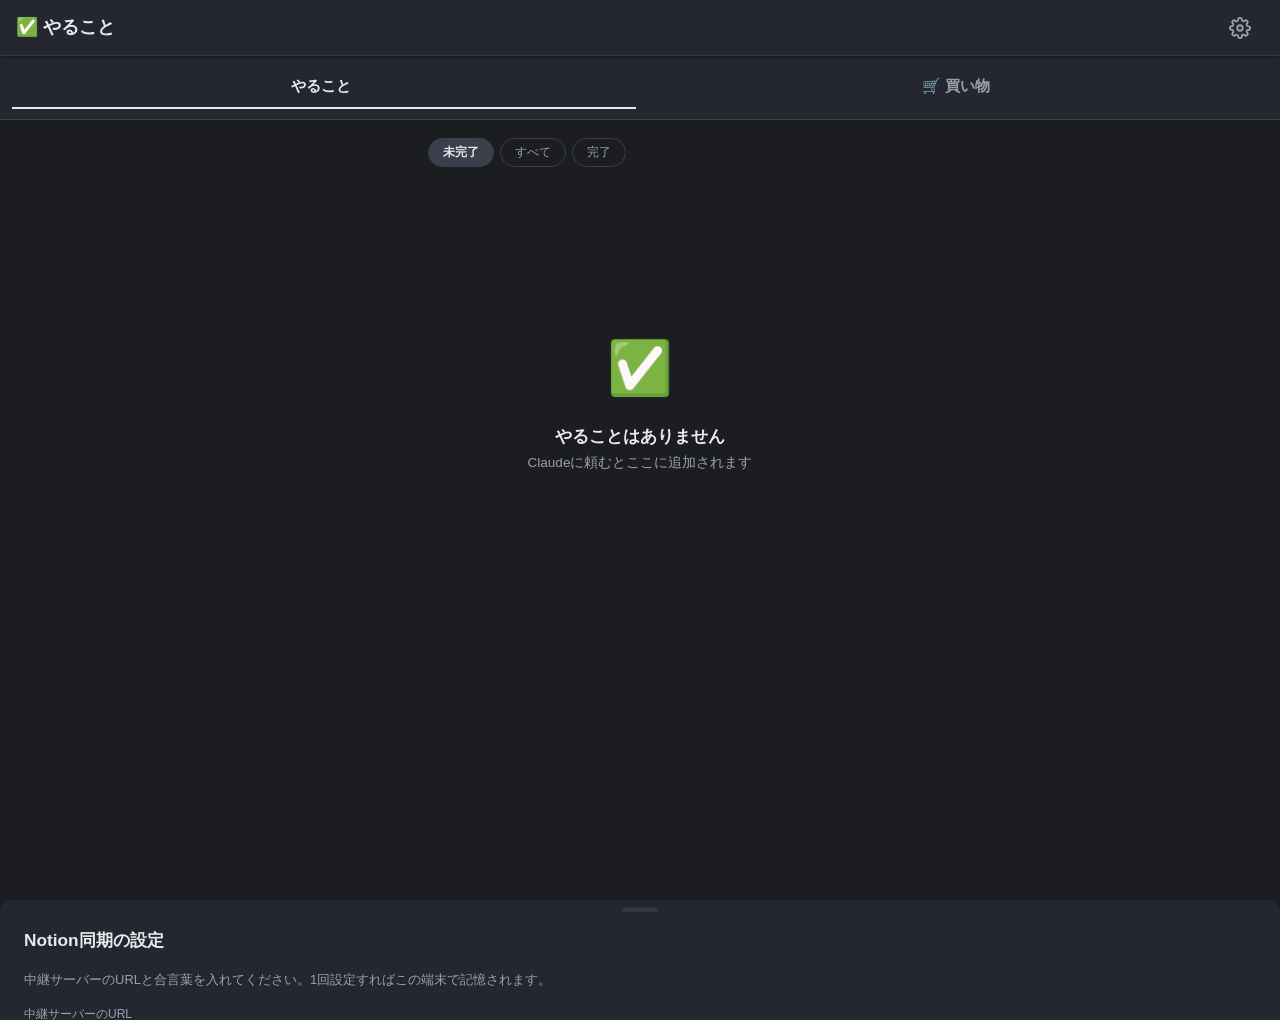
==== index.html @ 68c9a150 "配色をモノトーン基調に整理し、入力フォームの見落としを修正 見た目: - 普段の画面（モード切替・フィルタ・FAB・下タブ・主ボタン）から緑を外し、   グレー階調で統一。現在地は下線や面の明るさで示" ====
<!DOCTYPE html>
<html lang="ja">
<head>
  <meta charset="UTF-8">
  <meta name="viewport" content="width=device-width, initial-scale=1.0, viewport-fit=cover">
  <meta name="theme-color" content="#4CAF50">
  <meta name="apple-mobile-web-app-capable" content="yes">
  <meta name="apple-mobile-web-app-status-bar-style" content="default">
  <meta name="apple-mobile-web-app-title" content="買い物リスト">
  <link rel="manifest" href="manifest.json">
  <link rel="apple-touch-icon" href="icons/icon-192.png">
  <title>買い物リスト</title>
  <link rel="stylesheet" href="css/style.css?v=17">
</head>
<body>

  <!-- Header -->
  <header class="header" id="header">
    <h1 class="header__title">🛒 買い物リスト</h1>
    <span class="sync-status" id="syncStatus"></span>
    <button class="header__action" id="syncSettingsBtn" aria-label="同期設定">
      <svg width="22" height="22" viewBox="0 0 24 24" fill="none" stroke="currentColor" stroke-width="2" stroke-linecap="round" stroke-linejoin="round">
        <circle cx="12" cy="12" r="3"></circle>
        <path d="M19.4 15a1.65 1.65 0 0 0 .33 1.82l.06.06a2 2 0 0 1-2.83 2.83l-.06-.06a1.65 1.65 0 0 0-1.82-.33 1.65 1.65 0 0 0-1 1.51V21a2 2 0 0 1-4 0v-.09A1.65 1.65 0 0 0 9 19.4a1.65 1.65 0 0 0-1.82.33l-.06.06a2 2 0 0 1-2.83-2.83l.06-.06a1.65 1.65 0 0 0 .33-1.82 1.65 1.65 0 0 0-1.51-1H3a2 2 0 0 1 0-4h.09A1.65 1.65 0 0 0 4.6 9a1.65 1.65 0 0 0-.33-1.82l-.06-.06a2 2 0 0 1 2.83-2.83l.06.06A1.65 1.65 0 0 0 9 4.6a1.65 1.65 0 0 0 1-1.51V3a2 2 0 0 1 4 0v.09a1.65 1.65 0 0 0 1 1.51 1.65 1.65 0 0 0 1.82-.33l.06-.06a2 2 0 0 1 2.83 2.83l-.06.06a1.65 1.65 0 0 0-.33 1.82V9c.14.36.4.66.73.87.33.2.71.31 1.1.31H21a2 2 0 0 1 0 4h-.09c-.39 0-.77.11-1.1.31-.33.21-.59.51-.73.87z"></path>
      </svg>
    </button>
    <button class="header__action" id="headerAction" aria-label="完了済みを削除" style="display:none;">
      <svg width="24" height="24" viewBox="0 0 24 24" fill="none" stroke="currentColor" stroke-width="2" stroke-linecap="round" stroke-linejoin="round">
        <polyline points="3 6 5 6 21 6"></polyline>
        <path d="M19 6v14a2 2 0 0 1-2 2H7a2 2 0 0 1-2-2V6m3 0V4a2 2 0 0 1 2-2h4a2 2 0 0 1 2 2v2"></path>
      </svg>
    </button>
  </header>

  <!-- モード切替: やること / 買い物 -->
  <div class="mode-switch" id="modeSwitch">
    <button class="mode-btn mode-btn--active" data-mode="todo">やること<span class="mode-badge" id="todoCount"></span></button>
    <button class="mode-btn" data-mode="shop">🛒 買い物</button>
  </div>

  <!-- View: やること -->
  <main class="view" id="viewTodo">
    <div class="todo-filters">
      <button class="todo-filter todo-filter--active" data-filter="active">未完了</button>
      <button class="todo-filter" data-filter="all">すべて</button>
      <button class="todo-filter" data-filter="done">完了</button>
    </div>
    <div class="todo-list" id="todoList"></div>
    <div class="empty-state" id="todoEmpty" style="display:none;">
      <div class="empty-state__icon">✅</div>
      <p class="empty-state__title">やることはありません</p>
      <p class="empty-state__sub">Claudeに頼むとここに追加されます</p>
    </div>
  </main>

  <!-- View: List -->
  <main class="view view--active" id="viewList">
    <div class="item-list" id="itemList"></div>
    <div class="empty-state" id="emptyList">
      <div class="empty-state__icon">🛍️</div>
      <p class="empty-state__title">リストは空です</p>
      <p class="empty-state__sub">＋ボタンで商品を追加しましょう</p>
    </div>
  </main>

  <!-- View: History -->
  <main class="view" id="viewHistory">
    <div class="history-list" id="historyList"></div>
    <div class="empty-state" id="emptyHistory">
      <div class="empty-state__icon">📋</div>
      <p class="empty-state__title">履歴はまだありません</p>
      <p class="empty-state__sub">買い物を完了すると履歴に記録されます</p>
    </div>
  </main>

  <!-- View: Favorites -->
  <main class="view" id="viewFavorites">
    <div class="favorites-list" id="favoritesList"></div>
    <div class="empty-state" id="emptyFavorites">
      <div class="empty-state__icon">⭐</div>
      <p class="empty-state__title">お気に入りはまだありません</p>
      <p class="empty-state__sub">同じ商品を半年で3回追加すると自動で登録されます</p>
    </div>
  </main>

  <!-- FAB -->
  <button class="fab" id="fabAdd" aria-label="商品を追加">
    <svg width="28" height="28" viewBox="0 0 24 24" fill="none" stroke="currentColor" stroke-width="2.5" stroke-linecap="round">
      <line x1="12" y1="5" x2="12" y2="19"></line>
      <line x1="5" y1="12" x2="19" y2="12"></line>
    </svg>
  </button>

  <!-- Bottom Navigation -->
  <nav class="bottom-nav" id="bottomNav">
    <button class="nav-tab nav-tab--active" data-view="list">
      <svg width="24" height="24" viewBox="0 0 24 24" fill="none" stroke="currentColor" stroke-width="2" stroke-linecap="round" stroke-linejoin="round">
        <line x1="8" y1="6" x2="21" y2="6"></line>
        <line x1="8" y1="12" x2="21" y2="12"></line>
        <line x1="8" y1="18" x2="21" y2="18"></line>
        <line x1="3" y1="6" x2="3.01" y2="6"></line>
        <line x1="3" y1="12" x2="3.01" y2="12"></line>
        <line x1="3" y1="18" x2="3.01" y2="18"></line>
      </svg>
      <span>リスト</span>
    </button>
    <button class="nav-tab" data-view="history">
      <svg width="24" height="24" viewBox="0 0 24 24" fill="none" stroke="currentColor" stroke-width="2" stroke-linecap="round" stroke-linejoin="round">
        <circle cx="12" cy="12" r="10"></circle>
        <polyline points="12 6 12 12 16 14"></polyline>
      </svg>
      <span>履歴</span>
    </button>
    <button class="nav-tab" data-view="favorites">
      <svg width="24" height="24" viewBox="0 0 24 24" fill="none" stroke="currentColor" stroke-width="2" stroke-linecap="round" stroke-linejoin="round">
        <polygon points="12 2 15.09 8.26 22 9.27 17 14.14 18.18 21.02 12 17.77 5.82 21.02 7 14.14 2 9.27 8.91 8.26 12 2"></polygon>
      </svg>
      <span>お気に入り</span>
    </button>
  </nav>

  <!-- Modal Backdrop -->
  <div class="modal-backdrop" id="modalBackdrop"></div>

  <!-- Modal: Add/Edit Item -->
  <div class="modal" id="itemModal">
    <div class="modal__handle"></div>
    <h2 class="modal__title" id="modalTitle">商品を追加</h2>
    <form id="itemForm" autocomplete="off">
      <div class="form-group">
        <label for="inputUrl">URLから追加（任意）</label>
        <div class="url-input-row">
          <input type="url" id="inputUrl" placeholder="商品ページのURLを貼り付け">
          <button type="button" class="btn-url-fetch" id="btnFetchUrl" aria-label="URLから読み取り">
            <span class="btn-url-fetch__text">読取</span>
            <span class="btn-url-fetch__loading" style="display:none;">...</span>
          </button>
        </div>
        <div class="url-status" id="urlStatus"></div>
      </div>
      <div class="form-group">
        <label for="inputName">商品名</label>
        <input type="text" id="inputName" placeholder="例: 牛乳" required>
        <div class="suggest-hint" id="suggestHint"></div>
      </div>
      <div class="form-group">
        <label>カテゴリ</label>
        <div class="category-chips" id="categoryChips"></div>
      </div>
      <div class="form-row">
        <div class="form-group form-group--half">
          <label for="inputQuantity">数量</label>
          <div class="quantity-control">
            <button type="button" class="qty-btn" id="qtyMinus">−</button>
            <input type="number" id="inputQuantity" value="1" min="1" max="99">
            <button type="button" class="qty-btn" id="qtyPlus">＋</button>
          </div>
        </div>
        <div class="form-group form-group--half">
          <label for="inputUnit">単位</label>
          <select id="inputUnit"></select>
        </div>
      </div>
      <div class="form-row">
        <div class="form-group form-group--half">
          <label for="inputPrice">価格（税込）</label>
          <div class="price-input">
            <span class="price-input__prefix">¥</span>
            <input type="number" id="inputPrice" placeholder="0" min="0">
          </div>
        </div>
        <div class="form-group form-group--half">
          <label for="inputMemo">メモ</label>
          <input type="text" id="inputMemo" placeholder="例: 低脂肪タイプ">
        </div>
      </div>
      <div class="form-actions">
        <button type="button" class="btn btn--secondary" id="btnCancel">キャンセル</button>
        <button type="submit" class="btn btn--primary" id="btnSubmit">追加</button>
      </div>
    </form>
  </div>

  <!-- Toast -->
  <div class="toast" id="toast"></div>

  <!-- Confirm Dialog -->
  <div class="confirm-backdrop" id="confirmBackdrop"></div>
  <div class="confirm-dialog" id="confirmDialog">
    <p class="confirm-dialog__message" id="confirmMessage"></p>
    <div class="confirm-dialog__actions">
      <button class="btn btn--secondary" id="confirmCancel">キャンセル</button>
      <button class="btn btn--danger" id="confirmOk">削除</button>
    </div>
  </div>

  <!-- 同期設定モーダル -->
  <div class="modal" id="syncModal">
    <div class="modal__handle"></div>
    <h2 class="modal__title">Notion同期の設定</h2>
    <p class="sync-help">中継サーバーのURLと合言葉を入れてください。1回設定すればこの端末で記憶されます。</p>
    <label class="sync-label">中継サーバーのURL</label>
    <input class="sync-input" id="syncUrl" type="url" placeholder="https://xxxxx.workers.dev" autocomplete="off">
    <label class="sync-label">合言葉</label>
    <input class="sync-input" id="syncKey" type="password" placeholder="合言葉" autocomplete="off">
    <p class="sync-msg" id="syncMsg"></p>
    <div class="sync-actions">
      <button type="button" class="sync-btn sync-btn--ghost" id="syncCancel">閉じる</button>
      <button type="button" class="sync-btn sync-btn--primary" id="syncSave">保存して接続</button>
    </div>
  </div>

  <script src="js/sync.js?v=17"></script>
  <script src="js/todo.js?v=17"></script>
  <script src="js/store.js?v=17"></script>
  <script src="js/app.js?v=17"></script>
</body>
</html>
---- css/style.css ----
/* === Reset & Variables === */
*, *::before, *::after {
  box-sizing: border-box;
  margin: 0;
  padding: 0;
}

:root {
  --color-primary: #5bd49a;
  --color-primary-dark: #43b881;
  --color-primary-light: #2a3b35;
  --color-background: #1b1d21;
  --color-surface: #24272f;
  --color-surface-2: #2a2e38;
  --color-text-primary: #e8eaed;
  --color-text-secondary: #9aa0aa;
  --color-divider: #353a45;
  --color-danger: #ff7b7b;
  --color-checked: #6b7280;
  --color-accent: #6ea8fe;
  --color-warn: #f5c14b;

  --header-height: 56px;
  --nav-height: 60px;
  --fab-size: 56px;
  --tap-min: 48px;
  --radius: 12px;
  --radius-sm: 8px;

  --sp-xs: 4px;
  --sp-sm: 8px;
  --sp-md: 16px;
  --sp-lg: 24px;

  --font: -apple-system, 'Hiragino Sans', 'Noto Sans JP', 'Yu Gothic', 'Meiryo', sans-serif;
  --shadow-1: 0 1px 3px rgba(0,0,0,0.4);
  --shadow-2: 0 4px 12px rgba(0,0,0,0.45);
  --shadow-3: 0 8px 24px rgba(0,0,0,0.5);

  --safe-bottom: env(safe-area-inset-bottom, 0px);
}

html {
  font-size: 15px;
  -webkit-text-size-adjust: 100%;
}

body {
  font-family: var(--font);
  background: var(--color-background);
  color: var(--color-text-primary);
  line-height: 1.5;
  -webkit-tap-highlight-color: transparent;
  overflow-x: hidden;
  min-height: 100vh;
  min-height: 100dvh;
}

input, select, button, textarea {
  font-family: inherit;
  font-size: inherit;
}

button {
  cursor: pointer;
  border: none;
  background: none;
  touch-action: manipulation;
}

/* === Header === */
.header {
  position: fixed;
  top: 0;
  left: 0;
  right: 0;
  height: var(--header-height);
  background: var(--color-surface);
  color: var(--color-text-primary);
  border-bottom: 1px solid var(--color-divider);
  display: flex;
  align-items: center;
  justify-content: space-between;
  padding: 0 var(--sp-md);
  z-index: 100;
  box-shadow: var(--shadow-1);
}

.header__title {
  font-size: 1.2rem;
  font-weight: 700;
}

.header__action {
  color: var(--color-text-secondary);
  width: var(--tap-min);
  height: var(--tap-min);
  display: flex;
  align-items: center;
  justify-content: center;
  border-radius: 50%;
  transition: background 0.15s;
}

.header__action:active {
  background: rgba(255,255,255,0.2);
}

/* === Views === */
.view {
  display: none;
  padding: calc(var(--header-height) + var(--sp-md)) var(--sp-md) calc(var(--nav-height) + var(--safe-bottom) + var(--sp-lg));
  min-height: 100vh;
  min-height: 100dvh;
}

.view--active {
  display: block;
}

/* === Empty State === */
.empty-state {
  display: flex;
  flex-direction: column;
  align-items: center;
  justify-content: center;
  padding: 60px var(--sp-lg);
  text-align: center;
}

.empty-state__icon {
  font-size: 3.5rem;
  margin-bottom: var(--sp-md);
}

.empty-state__title {
  font-size: 1.1rem;
  font-weight: 600;
  color: var(--color-text-primary);
  margin-bottom: var(--sp-xs);
}

.empty-state__sub {
  font-size: 0.9rem;
  color: var(--color-text-secondary);
}

/* === Item List === */
.category-group {
  margin-bottom: var(--sp-md);
}

.category-group__header {
  display: flex;
  align-items: center;
  gap: var(--sp-sm);
  padding: var(--sp-sm) var(--sp-xs);
  font-size: 0.85rem;
  font-weight: 600;
  color: var(--color-text-secondary);
}

.category-group__dot {
  width: 10px;
  height: 10px;
  border-radius: 50%;
  flex-shrink: 0;
}

.item-card {
  position: relative;
  overflow: hidden;
  border-radius: var(--radius-sm);
  margin-bottom: var(--sp-sm);
  max-height: 200px;
  transition: max-height 0.4s ease, opacity 0.4s ease, margin-bottom 0.4s ease;
}

.item-card--removing {
  max-height: 0;
  opacity: 0;
  margin-bottom: 0;
  pointer-events: none;
}

.item-card__actions {
  position: absolute;
  top: 0;
  right: 0;
  bottom: 0;
  display: flex;
  align-items: stretch;
}

.item-card__action-delete {
  width: 80px;
  background: var(--color-danger);
  color: #fff;
  display: flex;
  align-items: center;
  justify-content: center;
  font-size: 0.85rem;
  font-weight: 600;
}

.item-card__action-fav {
  width: 80px;
  background: #FFC107;
  color: #fff;
  display: flex;
  align-items: center;
  justify-content: center;
  font-size: 1.2rem;
}

.item-card__content {
  position: relative;
  display: flex;
  align-items: center;
  gap: var(--sp-sm);
  padding: var(--sp-sm) var(--sp-md);
  background: var(--color-surface);
  border-left: 4px solid var(--color-divider);
  min-height: var(--tap-min);
  transition: transform 0.2s ease;
  z-index: 1;
}

.item-card__check {
  width: 24px;
  height: 24px;
  border: 2px solid var(--color-text-secondary);
  border-radius: 50%;
  flex-shrink: 0;
  display: flex;
  align-items: center;
  justify-content: center;
  transition: all 0.15s;
  touch-action: manipulation;
}

.item-card__check--checked {
  background: var(--color-primary);
  border-color: var(--color-primary);
}

.item-card__check--checked::after {
  content: '';
  width: 6px;
  height: 10px;
  border: solid #11151c;
  border-width: 0 2px 2px 0;
  transform: rotate(45deg) translate(-1px, -1px);
}

.item-card__info {
  flex: 1;
  min-width: 0;
}

.item-card__name {
  font-size: 1rem;
  font-weight: 500;
  overflow: hidden;
  text-overflow: ellipsis;
  white-space: nowrap;
}

.item-card__meta {
  font-size: 0.8rem;
  color: var(--color-text-secondary);
  display: flex;
  gap: var(--sp-sm);
  margin-top: 2px;
}

.item-card--checked .item-card__name {
  text-decoration: line-through;
  color: var(--color-checked);
}

.item-card--checked .item-card__meta {
  color: var(--color-checked);
}

.item-card--checked .item-card__content {
  opacity: 0.6;
}

/* === History === */
.history-group {
  margin-bottom: var(--sp-md);
}

.history-group__header {
  font-size: 0.85rem;
  font-weight: 600;
  color: var(--color-text-secondary);
  padding: var(--sp-sm) var(--sp-xs);
}

.history-item {
  position: relative;
  overflow: hidden;
  border-radius: var(--radius-sm);
  margin-bottom: var(--sp-sm);
}

.history-item__actions {
  position: absolute;
  top: 0;
  right: 0;
  bottom: 0;
  display: flex;
  align-items: stretch;
}

.history-item__action-delete {
  width: 80px;
  background: var(--color-danger);
  color: #fff;
  display: flex;
  align-items: center;
  justify-content: center;
  font-size: 0.85rem;
  font-weight: 600;
}

.history-item__content {
  position: relative;
  display: flex;
  align-items: center;
  gap: var(--sp-sm);
  padding: var(--sp-sm) var(--sp-md);
  background: var(--color-surface);
  border-left: 4px solid var(--color-divider);
  min-height: var(--tap-min);
  touch-action: manipulation;
  transition: transform 0.2s ease;
  z-index: 1;
}

.history-item__content:active {
  background: rgba(255,255,255,.07);
}

.history-item__info {
  flex: 1;
  min-width: 0;
}

.history-item__name {
  font-weight: 500;
  overflow: hidden;
  text-overflow: ellipsis;
  white-space: nowrap;
}

.history-item__meta {
  font-size: 0.8rem;
  color: var(--color-text-secondary);
}

.history-item__price {
  flex-shrink: 0;
  background: rgba(245,193,75,.16);
  color: #E65100;
  font-size: 0.8rem;
  font-weight: 600;
  padding: 2px 8px;
  border-radius: 10px;
  white-space: nowrap;
}

.history-item__add {
  color: var(--color-primary);
  font-size: 1.2rem;
  width: var(--tap-min);
  height: var(--tap-min);
  display: flex;
  align-items: center;
  justify-content: center;
  flex-shrink: 0;
}

/* === Favorites === */
.favorite-card {
  display: flex;
  align-items: center;
  gap: var(--sp-sm);
  padding: var(--sp-sm) var(--sp-md);
  background: var(--color-surface);
  border-radius: var(--radius-sm);
  margin-bottom: var(--sp-sm);
  border-left: 4px solid var(--color-divider);
  min-height: var(--tap-min);
  touch-action: manipulation;
  transition: background 0.15s;
  position: relative;
}

.favorite-card:active {
  background: rgba(255,255,255,.07);
}

.favorite-card__icon {
  font-size: 1.3rem;
  flex-shrink: 0;
}

.favorite-card__info {
  flex: 1;
  min-width: 0;
}

.favorite-card__name {
  font-weight: 500;
  overflow: hidden;
  text-overflow: ellipsis;
  white-space: nowrap;
}

.favorite-card__meta {
  font-size: 0.8rem;
  color: var(--color-text-secondary);
}

.favorite-card__actions {
  display: flex;
  gap: var(--sp-xs);
}

.favorite-card__add {
  color: var(--color-primary);
  width: var(--tap-min);
  height: var(--tap-min);
  display: flex;
  align-items: center;
  justify-content: center;
  font-size: 1.4rem;
  flex-shrink: 0;
}

.favorite-card__remove {
  color: var(--color-danger);
  width: 36px;
  height: var(--tap-min);
  display: flex;
  align-items: center;
  justify-content: center;
  font-size: 1rem;
  flex-shrink: 0;
  opacity: 0.6;
}

.favorite-card__remove:active {
  opacity: 1;
}

/* === Bottom Navigation === */
.bottom-nav {
  position: fixed;
  bottom: 0;
  left: 0;
  right: 0;
  height: calc(var(--nav-height) + var(--safe-bottom));
  padding-bottom: var(--safe-bottom);
  background: var(--color-surface);
  display: flex;
  box-shadow: 0 -1px 4px rgba(0,0,0,0.08);
  z-index: 100;
}

.nav-tab {
  flex: 1;
  display: flex;
  flex-direction: column;
  align-items: center;
  justify-content: center;
  gap: 2px;
  color: var(--color-text-secondary);
  font-size: 0.7rem;
  font-weight: 500;
  transition: color 0.15s;
  position: relative;
}

.nav-tab--active {
  color: var(--color-primary);
}

.nav-tab--active::before {
  content: '';
  position: absolute;
  top: 0;
  left: 20%;
  right: 20%;
  height: 3px;
  background: var(--color-primary);
  border-radius: 0 0 3px 3px;
}

.nav-tab svg {
  width: 22px;
  height: 22px;
}

/* === FAB === */
.fab {
  position: fixed;
  bottom: calc(var(--nav-height) + var(--safe-bottom) + var(--sp-md));
  right: var(--sp-md);
  width: var(--fab-size);
  height: var(--fab-size);
  background: var(--color-primary);
  color: #11151c;
  border-radius: 50%;
  display: flex;
  align-items: center;
  justify-content: center;
  box-shadow: var(--shadow-2);
  z-index: 90;
  transition: transform 0.15s, box-shadow 0.15s;
}

.fab:active {
  transform: scale(0.92);
  box-shadow: var(--shadow-1);
}

.fab--hidden {
  display: none;
}

/* === Modal === */
.modal-backdrop {
  position: fixed;
  inset: 0;
  background: rgba(0,0,0,0.4);
  z-index: 200;
  opacity: 0;
  pointer-events: none;
  transition: opacity 0.25s;
}

.modal-backdrop--active {
  opacity: 1;
  pointer-events: auto;
}

.modal {
  position: fixed;
  bottom: 0;
  left: 0;
  right: 0;
  background: var(--color-surface);
  border-radius: var(--radius) var(--radius) 0 0;
  padding: var(--sp-sm) var(--sp-lg) calc(var(--sp-lg) + var(--safe-bottom));
  z-index: 201;
  transform: translateY(100%);
  transition: transform 0.3s cubic-bezier(0.4, 0, 0.2, 1);
  max-height: 85vh;
  overflow-y: auto;
}

.modal--active {
  transform: translateY(0);
}

.modal__handle {
  width: 36px;
  height: 4px;
  background: var(--color-divider);
  border-radius: 2px;
  margin: 0 auto var(--sp-md);
}

.modal__title {
  font-size: 1.15rem;
  font-weight: 700;
  margin-bottom: var(--sp-md);
}

/* === Form === */
.form-group {
  margin-bottom: var(--sp-md);
}

.form-group label {
  display: block;
  font-size: 0.85rem;
  font-weight: 600;
  color: var(--color-text-secondary);
  margin-bottom: var(--sp-xs);
}

.form-group input[type="text"],
.form-group select {
  width: 100%;
  padding: 10px 12px;
  border: 1.5px solid var(--color-divider);
  border-radius: var(--radius-sm);
  font-size: 1rem;
  background: var(--color-surface);
  transition: border-color 0.15s;
  appearance: none;
  -webkit-appearance: none;
}

.form-group select {
  background-image: url("data:image/svg+xml,%3Csvg xmlns='http://www.w3.org/2000/svg' width='12' height='12' viewBox='0 0 24 24' fill='none' stroke='%23757575' stroke-width='2'%3E%3Cpolyline points='6 9 12 15 18 9'%3E%3C/polyline%3E%3C/svg%3E");
  background-repeat: no-repeat;
  background-position: right 12px center;
  padding-right: 36px;
}

.form-group input:focus,
.form-group select:focus {
  outline: none;
  border-color: var(--color-primary);
}

.suggest-hint {
  font-size: 0.8rem;
  color: var(--color-primary);
  margin-top: var(--sp-xs);
}

.suggest-hint:empty {
  display: none;
}

.form-row {
  display: flex;
  gap: var(--sp-md);
}

.form-group--half {
  flex: 1;
}

/* === Quantity Control === */
.quantity-control {
  display: flex;
  align-items: center;
  border: 1.5px solid var(--color-divider);
  border-radius: var(--radius-sm);
  overflow: hidden;
}

.qty-btn {
  width: var(--tap-min);
  height: 42px;
  font-size: 1.2rem;
  font-weight: 600;
  color: var(--color-primary);
  display: flex;
  align-items: center;
  justify-content: center;
  transition: background 0.1s;
}

.qty-btn:active {
  background: var(--color-primary-light);
}

.quantity-control input[type="number"] {
  width: 48px;
  text-align: center;
  border: none;
  border-left: 1px solid var(--color-divider);
  border-right: 1px solid var(--color-divider);
  font-size: 1rem;
  font-weight: 600;
  height: 42px;
  padding: 0;
  -moz-appearance: textfield;
}

.quantity-control input[type="number"]::-webkit-inner-spin-button,
.quantity-control input[type="number"]::-webkit-outer-spin-button {
  -webkit-appearance: none;
}

.quantity-control input:focus {
  outline: none;
}

/* === Category Chips === */
.category-chips {
  display: flex;
  gap: var(--sp-sm);
  overflow-x: auto;
  padding: var(--sp-xs) 0;
  -webkit-overflow-scrolling: touch;
  scrollbar-width: none;
}

.category-chips::-webkit-scrollbar {
  display: none;
}

.category-chip {
  flex-shrink: 0;
  padding: 6px 14px;
  border-radius: 20px;
  font-size: 0.85rem;
  font-weight: 500;
  border: 1.5px solid var(--color-divider);
  background: var(--color-surface);
  white-space: nowrap;
  transition: all 0.15s;
  touch-action: manipulation;
}

.category-chip--selected {
  color: #fff;
  border-color: transparent;
}

/* === URL Input === */
.url-input-row {
  display: flex;
  gap: var(--sp-sm);
}

.url-input-row input[type="url"] {
  flex: 1;
  padding: 10px 12px;
  border: 1.5px solid var(--color-divider);
  border-radius: var(--radius-sm);
  font-size: 0.9rem;
  background: var(--color-surface);
  transition: border-color 0.15s;
  min-width: 0;
}

.url-input-row input[type="url"]:focus {
  outline: none;
  border-color: var(--color-primary);
}

.btn-url-fetch {
  flex-shrink: 0;
  padding: 0 14px;
  background: #2196F3;
  color: #fff;
  border-radius: var(--radius-sm);
  font-size: 0.85rem;
  font-weight: 600;
  min-height: 42px;
  border: none;
  cursor: pointer;
  touch-action: manipulation;
  transition: background 0.15s;
}

.btn-url-fetch:active {
  background: #1976D2;
}

.btn-url-fetch--loading {
  background: #90CAF9;
  pointer-events: none;
}

.url-status {
  font-size: 0.8rem;
  margin-top: var(--sp-xs);
  min-height: 1.2em;
}

.url-status--success {
  color: var(--color-primary);
}

.url-status--error {
  color: var(--color-danger);
}

/* === Price Input === */
.price-input {
  display: flex;
  align-items: center;
  border: 1.5px solid var(--color-divider);
  border-radius: var(--radius-sm);
  overflow: hidden;
  transition: border-color 0.15s;
}

.price-input:focus-within {
  border-color: var(--color-primary);
}

.price-input__prefix {
  padding: 0 8px 0 12px;
  color: var(--color-text-secondary);
  font-weight: 600;
  font-size: 1rem;
}

.price-input input[type="number"] {
  flex: 1;
  border: none;
  padding: 10px 12px 10px 0;
  font-size: 1rem;
  min-width: 0;
  -moz-appearance: textfield;
}

.price-input input[type="number"]::-webkit-inner-spin-button,
.price-input input[type="number"]::-webkit-outer-spin-button {
  -webkit-appearance: none;
}

.price-input input:focus {
  outline: none;
}

/* === Price badge in list === */
.item-card__price {
  flex-shrink: 0;
  background: rgba(245,193,75,.16);
  color: #E65100;
  font-size: 0.8rem;
  font-weight: 600;
  padding: 2px 8px;
  border-radius: 10px;
  white-space: nowrap;
}

/* === Buttons === */
.form-actions {
  display: flex;
  gap: var(--sp-sm);
  margin-top: var(--sp-lg);
}

.btn {
  flex: 1;
  padding: 12px var(--sp-md);
  border-radius: var(--radius-sm);
  font-size: 1rem;
  font-weight: 600;
  transition: all 0.15s;
  min-height: var(--tap-min);
  border: none;
  cursor: pointer;
  touch-action: manipulation;
}

.btn--primary {
  background: var(--color-primary);
  color: #11151c;
  font-weight: 700;
}

.btn--primary:active {
  background: var(--color-primary-dark);
}

.btn--secondary {
  background: rgba(255,255,255,.07);
  color: var(--color-text-primary);
}

.btn--secondary:active {
  background: rgba(255,255,255,.14);
}

.btn--danger {
  background: var(--color-danger);
  color: #11151c;
  font-weight: 700;
}

.btn--danger:active {
  background: #d32f2f;
}

/* === Toast === */
.toast {
  position: fixed;
  bottom: calc(var(--nav-height) + var(--safe-bottom) + var(--sp-lg));
  left: 50%;
  transform: translateX(-50%) translateY(20px);
  background: var(--color-surface-2);
  color: var(--color-text-primary);
  border: 1px solid var(--color-divider);
  padding: 10px 20px;
  border-radius: 24px;
  font-size: 0.9rem;
  z-index: 300;
  opacity: 0;
  pointer-events: none;
  transition: all 0.25s;
  max-width: 90vw;
  text-align: center;
}

.toast--show {
  opacity: 1;
  transform: translateX(-50%) translateY(0);
  pointer-events: auto;
}

.toast--with-action {
  display: flex;
  align-items: center;
  gap: 12px;
  padding: 8px 8px 8px 20px;
  text-align: left;
}

.toast__message {
  flex: 1;
  min-width: 0;
}

.toast__action {
  color: #81C784;
  font-weight: 700;
  font-size: 0.9rem;
  padding: 8px 14px;
  border-radius: 18px;
  background: none;
  flex-shrink: 0;
  transition: background 0.15s;
}

.toast__action:active {
  background: rgba(255,255,255,0.12);
}

/* === Confirm Dialog === */
.confirm-backdrop {
  position: fixed;
  inset: 0;
  background: rgba(0,0,0,0.4);
  z-index: 300;
  opacity: 0;
  pointer-events: none;
  transition: opacity 0.2s;
}

.confirm-backdrop--active {
  opacity: 1;
  pointer-events: auto;
}

.confirm-dialog {
  position: fixed;
  top: 50%;
  left: 50%;
  transform: translate(-50%, -50%) scale(0.9);
  background: var(--color-surface);
  border-radius: var(--radius);
  padding: var(--sp-lg);
  z-index: 301;
  width: min(320px, 85vw);
  opacity: 0;
  pointer-events: none;
  transition: all 0.2s;
  box-shadow: var(--shadow-3);
}

.confirm-dialog--active {
  opacity: 1;
  pointer-events: auto;
  transform: translate(-50%, -50%) scale(1);
}

.confirm-dialog__message {
  font-size: 1rem;
  margin-bottom: var(--sp-lg);
  line-height: 1.5;
}

.confirm-dialog__actions {
  display: flex;
  gap: var(--sp-sm);
}

/* === Utility === */
.sr-only {
  position: absolute;
  width: 1px;
  height: 1px;
  padding: 0;
  margin: -1px;
  overflow: hidden;
  clip: rect(0,0,0,0);
  border: 0;
}

/* === Responsive === */
@media (min-width: 600px) {
  .view {
    max-width: 480px;
    margin: 0 auto;
  }
}

/* === Notion同期 === */
.sync-status {
  margin-left: auto;
  margin-right: 8px;
  font-size: 11px;
  color: rgba(255,255,255,.85);
  white-space: nowrap;
}
.sync-status--error { color: #FFCDD2; }

.sync-help { font-size: 13px; line-height: 1.6; color: var(--color-text-secondary); margin-bottom: 14px; }
.sync-label { display: block; font-size: 12px; color: var(--color-text-secondary); margin: 10px 0 4px; }
.sync-input {
  width: 100%; padding: 11px 12px; border: 1px solid var(--color-divider); border-radius: 10px;
  font-size: 15px; background: var(--color-surface); box-sizing: border-box;
}
.sync-input:focus { outline: none; border-color: var(--color-primary); }
.sync-msg { font-size: 13px; margin: 12px 0 0; min-height: 18px; color: var(--color-text-primary); }
.sync-actions { display: flex; gap: 10px; margin-top: 16px; }
.sync-btn {
  flex: 1; padding: 13px; border-radius: 10px; font-size: 15px;
  font-weight: 600; cursor: pointer; border: none;
}
.sync-btn--primary { background: var(--color-primary); color: #11151c; font-weight: 700; }
.sync-btn--ghost { background: rgba(255,255,255,.07); color: var(--color-text-secondary); }

/* === モード切替（やること / 買い物）=== */
.mode-switch {
  display: flex; gap: 8px; padding: 10px 12px;
  background: var(--color-surface); border-bottom: 1px solid var(--color-divider);
  position: sticky; top: 0; z-index: 10;
}
.mode-btn {
  flex: 1; padding: 10px; border: none; border-radius: 10px; cursor: pointer;
  background: rgba(255,255,255,.07); color: var(--color-text-secondary); font-size: 15px; font-weight: 600;
  display: flex; align-items: center; justify-content: center; gap: 6px;
}
.mode-btn--active { background: var(--color-primary); color: #11151c; }
.mode-badge { font-size: 11px; font-weight: 500; opacity: .9; }

/* === やること === */
.todo-filters { display: flex; gap: 6px; padding: 10px 12px 4px; }
.todo-filter {
  background: transparent; border: 1px solid var(--color-divider); color: var(--color-text-secondary);
  border-radius: 999px; padding: 5px 14px; font-size: 12px; cursor: pointer;
}
.todo-filter--active { background: var(--color-primary); border-color: var(--color-primary); color: #11151c; font-weight: 600; }

.todo-list { padding: 8px 12px 90px; }
.todo-card {
  background: var(--color-surface); border-radius: 12px; padding: 12px 14px; margin-bottom: 8px;
  box-shadow: 0 1px 3px rgba(0,0,0,.08);
}
.todo-card--done { opacity: .55; }
.todo-card--doing { box-shadow: inset 3px 0 0 var(--color-warn), 0 1px 3px rgba(0,0,0,.08); }
.todo-card__row { display: flex; align-items: flex-start; gap: 12px; }
.todo-check {
  flex: 0 0 auto; width: 26px; height: 26px; border-radius: 8px;
  border: 2px solid var(--color-checked); background: var(--color-surface); cursor: pointer;
  font-size: 13px; line-height: 1; color: #11151c;
  display: flex; align-items: center; justify-content: center;
}
.todo-check--doing { background: var(--color-warn); border-color: var(--color-warn); color: #4a3500; }
.todo-check--done { background: var(--color-primary); border-color: var(--color-primary); }
.todo-card__body { flex: 1 1 auto; min-width: 0; }
.todo-card__title { font-size: 15px; line-height: 1.5; word-break: break-word; }
.todo-card--done .todo-card__title { text-decoration: line-through; color: var(--color-checked); }
.todo-card__tags { display: flex; flex-wrap: wrap; gap: 6px; margin-top: 7px; align-items: center; }
.todo-tag {
  font-size: 11px; padding: 2px 8px; border-radius: 999px;
  background: rgba(255,255,255,.07); color: var(--color-text-secondary); white-space: nowrap;
}
.todo-tag--doing { background: rgba(245,193,75,.16); color: var(--color-warn); }
.todo-tag--pri-高 { background: rgba(255,123,123,.16); color: var(--color-danger); }
.todo-tag--over { background: rgba(255,123,123,.16); color: var(--color-danger); }
.todo-tag--memo { cursor: pointer; }
.todo-memo {
  margin-top: 10px; padding: 10px 12px; background: var(--color-surface-2); border-radius: 8px;
  font-size: 13px; line-height: 1.7; white-space: pre-wrap; word-break: break-word; color: var(--color-text-secondary);
}

/* ヘッダーが position:fixed のため、その下に配置する */
.mode-switch { margin-top: 56px; top: 56px; }
/* モード切替がヘッダー分の余白を担うので、各ビューの上余白は小さくする */
.view { padding-top: 8px; }

/* ==========================================================================
   ブラッシュアップ: モノトーン基調 + 意味のある色だけ残す
   - 普段の画面（タブ・フィルタ・FAB等）はグレー階調で統一
   - 緑=完了 / 黄=進行中 / 赤=期限切れ のように、状態を表すときだけ色を使う
   ========================================================================== */
:root {
  --tone-1: #1b1d21;   /* 背景 */
  --tone-2: #24272f;   /* カード・ヘッダー */
  --tone-3: #2f333d;   /* 一段持ち上げた面 */
  --tone-4: #3a3f4b;   /* 枠線・非活性 */
  --tone-on: #e8eaed;  /* 主要文字 */
  --tone-sub: #9aa0aa; /* 補助文字 */
}

/* --- フォーム: 入力欄すべてをダーク化（type違いで白く残るのを防ぐ） --- */
.form-group input,
.form-group select,
.form-group textarea,
.modal input,
.modal select,
.modal textarea {
  width: 100%;
  color: var(--tone-on);
  background: var(--tone-3);
  border: 1.5px solid var(--tone-4);
  border-radius: var(--radius-sm);
  caret-color: var(--tone-on);
}
.form-group input::placeholder,
.modal input::placeholder { color: #6f7681; }

/* 単位などのドロップダウン: 選択肢側も暗く（黒文字が見えない問題の対策） */
.form-group select option,
.modal select option { background: var(--tone-2); color: var(--tone-on); }

/* 数値入力の増減矢印を消して見た目を揃える */
.form-group input[type="number"] { -moz-appearance: textfield; }
.form-group input[type="number"]::-webkit-outer-spin-button,
.form-group input[type="number"]::-webkit-inner-spin-button { -webkit-appearance: none; margin: 0; }

/* ドロップダウンの矢印を明るい色に描き直す */
.form-group select {
  background-image: url("data:image/svg+xml,%3Csvg xmlns='http://www.w3.org/2000/svg' width='12' height='12' viewBox='0 0 24 24' fill='none' stroke='%239aa0aa' stroke-width='2'%3E%3Cpolyline points='6 9 12 15 18 9'%3E%3C/polyline%3E%3C/svg%3E");
}

/* フォーカス: 緑ではなく、明るい枠＋やわらかいリングで示す */
.form-group input:focus,
.form-group select:focus,
.form-group textarea:focus,
.sync-input:focus,
#newTask:focus {
  outline: none;
  border-color: #7d8595;
  box-shadow: 0 0 0 3px rgba(255,255,255,.08);
}

/* 数量の＋−はモノトーンに */
.quantity-control { border-color: var(--tone-4); background: var(--tone-3); }
.qty-btn { color: var(--tone-on); }
.qty-btn:active { background: rgba(255,255,255,.12); }

/* --- 普段の画面から緑を外す --- */
/* モード切替: 塗りつぶしをやめ、明るい面＋下線で現在地を示す */
.mode-switch { background: var(--tone-2); border-bottom: 1px solid var(--tone-4); }
.mode-btn {
  background: transparent; color: var(--tone-sub);
  border-radius: 0; border-bottom: 2px solid transparent; padding: 11px 8px;
}
.mode-btn--active {
  background: transparent; color: var(--tone-on);
  border-bottom-color: var(--tone-on); font-weight: 700;
}
.mode-badge { color: var(--tone-sub); }

/* フィルタ: 選択中はグレーの面で示す */
.todo-filter { border-color: var(--tone-4); color: var(--tone-sub); }
.todo-filter--active {
  background: var(--tone-4); border-color: var(--tone-4);
  color: var(--tone-on); font-weight: 600;
}

/* 追加ボタン(FAB): 明るいグレーに濃い＋ */
.fab { background: var(--tone-on); color: var(--tone-1); box-shadow: 0 6px 18px rgba(0,0,0,.45); }

/* 下タブ: 選択中は白文字で示す */
.nav-tab { color: var(--tone-sub); }
.nav-tab--active { color: var(--tone-on); }
.bottom-nav { background: var(--tone-2); border-top: 1px solid var(--tone-4); }

/* カテゴリ選択チップ: 選択中はグレーの面 */
.category-chip { background: var(--tone-3); color: var(--tone-sub); border: 1px solid var(--tone-4); }
.category-chip--selected {
  background: var(--tone-4); color: var(--tone-on);
  border-color: #7d8595; font-weight: 600;
}

/* 主ボタン: 明るいグレー（決定操作。緑は状態表示に取っておく） */
.btn--primary { background: var(--tone-on); color: var(--tone-1); }
.btn--primary:active { background: #c9ccd1; }
.sync-btn--primary { background: var(--tone-on); color: var(--tone-1); }
.btn--secondary { background: var(--tone-3); color: var(--tone-on); border: 1px solid var(--tone-4); }
.btn-url-fetch { background: var(--tone-3); color: var(--tone-on); border: 1px solid var(--tone-4); }

/* 入力候補のヒントも控えめに */
.suggest-hint { color: var(--tone-sub); }

/* --- 状態を表す色だけ残す --- */
.todo-check--done { background: #5bd49a; border-color: #5bd49a; }   /* 完了=緑 */
.todo-check--doing { background: #f5c14b; border-color: #f5c14b; }  /* 進行中=黄 */
.item-card__check--checked { background: #5bd49a; border-color: #5bd49a; }

/* ドロップダウンの矢印が敷き詰められるのを防ぐ（background一括指定でrepeatが戻るため） */
.form-group select,
.modal select {
  background-repeat: no-repeat;
  background-position: right 12px center;
  background-color: var(--tone-3);
  padding-right: 36px;
}
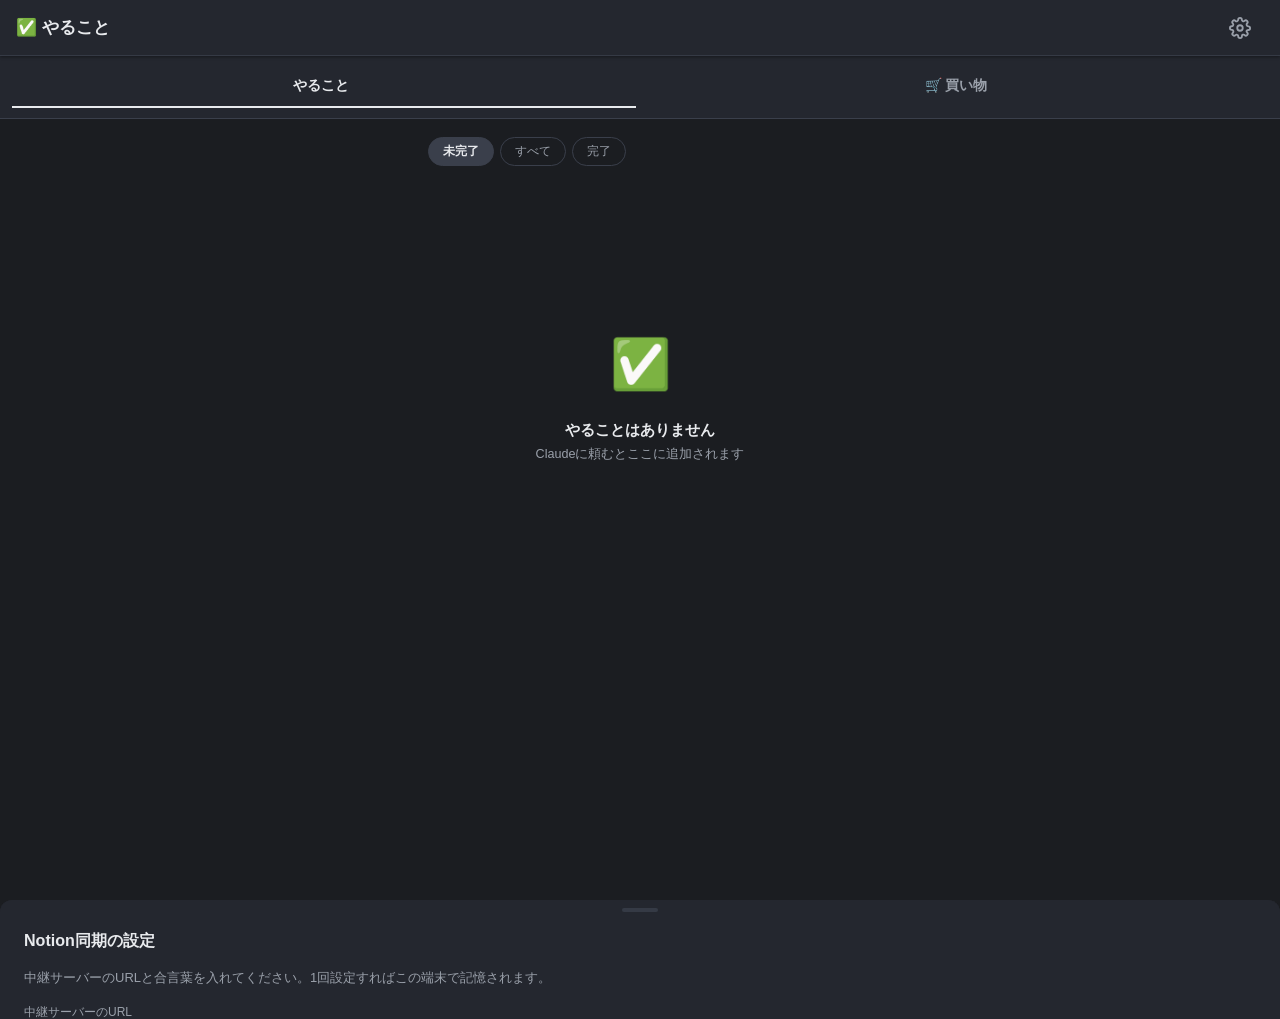
==== commit 7c18c46c: "表示サイズを縮小し、スクロールバーを非表示に - 全体の基準文字サイズを 15px→14px に。カード類の余白も詰めた - PCウィジェット(幅320px)はさらにコンパクト化。ヘッダー・タブ・カー" ====
--- a/index.html
+++ b/index.html
@@ -3,14 +3,14 @@
 <head>
   <meta charset="UTF-8">
   <meta name="viewport" content="width=device-width, initial-scale=1.0, viewport-fit=cover">
-  <meta name="theme-color" content="#4CAF50">
+  <meta name="theme-color" content="#24272f">
   <meta name="apple-mobile-web-app-capable" content="yes">
-  <meta name="apple-mobile-web-app-status-bar-style" content="default">
+  <meta name="apple-mobile-web-app-status-bar-style" content="black-translucent">
   <meta name="apple-mobile-web-app-title" content="買い物リスト">
-  <link rel="manifest" href="manifest.json">
+  <link rel="manifest" href="manifest.json?v=20">
   <link rel="apple-touch-icon" href="icons/icon-192.png">
   <title>買い物リスト</title>
-  <link rel="stylesheet" href="css/style.css?v=17">
+  <link rel="stylesheet" href="css/style.css?v=20">
 </head>
 <body>
 
@@ -210,9 +210,10 @@
     </div>
   </div>
 
-  <script src="js/sync.js?v=17"></script>
-  <script src="js/todo.js?v=17"></script>
-  <script src="js/store.js?v=17"></script>
-  <script src="js/app.js?v=17"></script>
+  <script src="js/desktop.js?v=20"></script>
+  <script src="js/sync.js?v=20"></script>
+  <script src="js/todo.js?v=20"></script>
+  <script src="js/store.js?v=20"></script>
+  <script src="js/app.js?v=20"></script>
 </body>
 </html>
--- a/css/style.css
+++ b/css/style.css
@@ -1206,3 +1206,90 @@
   background-color: var(--tone-3);
   padding-right: 36px;
 }
+
+/* === PC（デスクトップウィジェット）で開いたときだけ出る操作バー === */
+.desk-bar {
+  position: fixed; top: 0; left: 0; right: 0; height: 30px; z-index: 300;
+  display: flex; align-items: center; justify-content: space-between;
+  padding: 0 6px 0 10px;
+  background: var(--tone-1); border-bottom: 1px solid var(--tone-4);
+  -webkit-app-region: drag; /* ここをつかんでウィンドウを移動できる */
+  user-select: none;
+}
+.desk-title { font-size: 11px; color: var(--tone-sub); font-weight: 600; }
+.desk-btns { display: flex; gap: 1px; -webkit-app-region: no-drag; }
+.desk-btn {
+  background: transparent; border: none; color: var(--tone-sub);
+  width: 26px; height: 22px; border-radius: 5px; cursor: pointer; font-size: 11px;
+  display: flex; align-items: center; justify-content: center;
+}
+.desk-btn:hover { background: var(--tone-3); color: var(--tone-on); }
+#deskPin.off { opacity: .35; filter: grayscale(1); transform: rotate(35deg); }
+
+/* 操作バーの分だけ全体を下げる */
+.is-desktop .header { top: 30px; }
+.is-desktop .mode-switch { margin-top: 86px; top: 86px; }
+.is-desktop .modal { z-index: 320; }
+.is-desktop .modal-backdrop { z-index: 310; }
+
+/* ==========================================================================
+   サイズ調整とスクロールバー非表示
+   ========================================================================== */
+
+/* --- スクロールバーを消す（スクロール自体はできる） --- */
+* { scrollbar-width: none; -ms-overflow-style: none; }
+*::-webkit-scrollbar { width: 0 !important; height: 0 !important; display: none; }
+
+/* --- 全体を少し小さめに --- */
+html { font-size: 14px; }
+.todo-card__title { font-size: 14px; }
+.todo-card { padding: 10px 12px; margin-bottom: 6px; }
+.todo-check { width: 24px; height: 24px; }
+.mode-btn { font-size: 14px; }
+
+/* --- PCウィジェット（幅320px）はさらにコンパクトに --- */
+html.is-desktop {
+  font-size: 12px;
+  --header-height: 40px;
+  --nav-height: 46px;
+  --fab-size: 42px;
+  --tap-min: 36px;
+  --sp-md: 12px;
+  --sp-lg: 16px;
+  --radius: 10px;
+  --desk-bar-h: 26px;
+}
+.is-desktop .desk-bar { height: var(--desk-bar-h); padding: 0 4px 0 8px; }
+.is-desktop .desk-title { font-size: 10px; }
+.is-desktop .desk-btn { width: 22px; height: 19px; font-size: 10px; }
+
+/* 操作バー＋ヘッダーの分だけ下げる（数値は上の変数と連動） */
+.is-desktop .header { top: var(--desk-bar-h); }
+.is-desktop .header__title { font-size: 1rem; }
+.is-desktop .mode-switch {
+  margin-top: calc(var(--desk-bar-h) + var(--header-height));
+  top: calc(var(--desk-bar-h) + var(--header-height));
+  padding: 6px 8px;
+}
+.is-desktop .mode-btn { font-size: 12px; padding: 7px 4px; }
+.is-desktop .mode-badge { font-size: 10px; }
+
+.is-desktop .todo-filters { padding: 7px 8px 2px; gap: 5px; }
+.is-desktop .todo-filter { font-size: 10.5px; padding: 3px 10px; }
+.is-desktop .todo-list { padding: 6px 8px 70px; }
+.is-desktop .todo-card { padding: 8px 10px; margin-bottom: 5px; border-radius: 9px; }
+.is-desktop .todo-card__row { gap: 9px; }
+.is-desktop .todo-check { width: 20px; height: 20px; border-radius: 6px; font-size: 11px; }
+.is-desktop .todo-card__title { font-size: 12.5px; line-height: 1.45; }
+.is-desktop .todo-card__tags { gap: 4px; margin-top: 5px; }
+.is-desktop .todo-tag { font-size: 9.5px; padding: 1px 6px; }
+.is-desktop .todo-memo { font-size: 11px; padding: 8px 10px; margin-top: 8px; }
+
+/* 買い物側もあわせて詰める */
+.is-desktop .item-list { padding: 6px 8px 70px; }
+.is-desktop .category-group__header { font-size: 10.5px; }
+.is-desktop .item-card { padding: 8px 10px; margin-bottom: 5px; }
+.is-desktop .item-card__name { font-size: 12.5px; }
+.is-desktop .item-card__meta { font-size: 10.5px; }
+.is-desktop .nav-tab { font-size: 9.5px; }
+.is-desktop .fab { right: 12px; }
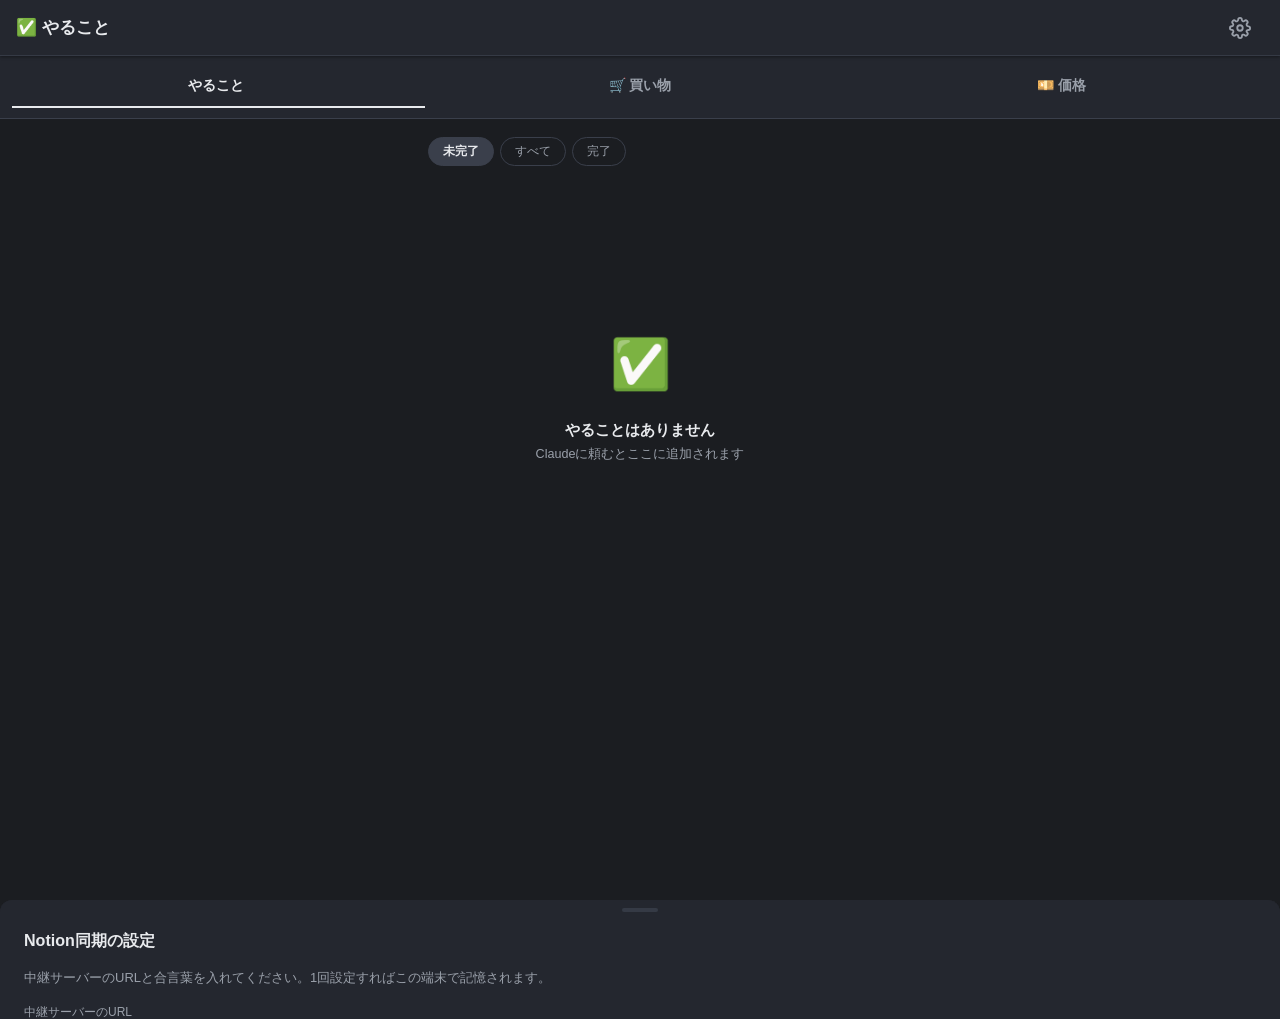
==== commit 58fa22d7: "💴 価格比較タブを追加（スーパーごとの価格を記録・比較） - js/prices.js: 商品ごと・店ごとに最新価格を集計し、最安の店を上に表示   - 比較は店ごとの「最新の通常価格」。新しい特売は" ====
--- a/index.html
+++ b/index.html
@@ -7,10 +7,10 @@
   <meta name="apple-mobile-web-app-capable" content="yes">
   <meta name="apple-mobile-web-app-status-bar-style" content="black-translucent">
   <meta name="apple-mobile-web-app-title" content="買い物リスト">
-  <link rel="manifest" href="manifest.json?v=20">
+  <link rel="manifest" href="manifest.json?v=21">
   <link rel="apple-touch-icon" href="icons/icon-192.png">
   <title>買い物リスト</title>
-  <link rel="stylesheet" href="css/style.css?v=20">
+  <link rel="stylesheet" href="css/style.css?v=21">
 </head>
 <body>
 
@@ -36,6 +36,7 @@
   <div class="mode-switch" id="modeSwitch">
     <button class="mode-btn mode-btn--active" data-mode="todo">やること<span class="mode-badge" id="todoCount"></span></button>
     <button class="mode-btn" data-mode="shop">🛒 買い物</button>
+    <button class="mode-btn" data-mode="price">💴 価格</button>
   </div>
 
   <!-- View: やること -->
@@ -50,6 +51,20 @@
       <div class="empty-state__icon">✅</div>
       <p class="empty-state__title">やることはありません</p>
       <p class="empty-state__sub">Claudeに頼むとここに追加されます</p>
+    </div>
+  </main>
+
+  <!-- View: 価格比較 -->
+  <main class="view" id="viewPrice">
+    <div class="price-top">
+      <input class="price-search" id="priceSearch" type="search" placeholder="商品名・店名で検索" autocomplete="off">
+      <div class="price-rank" id="priceRanking" style="display:none;"></div>
+    </div>
+    <div class="price-list" id="priceList"></div>
+    <div class="empty-state" id="priceEmpty" style="display:none;">
+      <div class="empty-state__icon">💴</div>
+      <p class="empty-state__title">価格の記録はまだありません</p>
+      <p class="empty-state__sub">Claudeにレシートや値札の写真を送ると、ここに記録されます</p>
     </div>
   </main>
 
@@ -210,10 +225,11 @@
     </div>
   </div>
 
-  <script src="js/desktop.js?v=20"></script>
-  <script src="js/sync.js?v=20"></script>
-  <script src="js/todo.js?v=20"></script>
-  <script src="js/store.js?v=20"></script>
-  <script src="js/app.js?v=20"></script>
+  <script src="js/desktop.js?v=21"></script>
+  <script src="js/sync.js?v=21"></script>
+  <script src="js/todo.js?v=21"></script>
+  <script src="js/prices.js?v=21"></script>
+  <script src="js/store.js?v=21"></script>
+  <script src="js/app.js?v=21"></script>
 </body>
 </html>
--- a/css/style.css
+++ b/css/style.css
@@ -1293,3 +1293,85 @@
 .is-desktop .item-card__meta { font-size: 10.5px; }
 .is-desktop .nav-tab { font-size: 9.5px; }
 .is-desktop .fab { right: 12px; }
+
+/* ==========================================================================
+   💴 価格比較
+   ========================================================================== */
+.price-top { padding: 10px 12px 2px; }
+.price-search {
+  width: 100%; padding: 9px 12px; border-radius: 10px; font-size: 14px;
+  background: var(--tone-3); color: var(--tone-on);
+  border: 1.5px solid var(--tone-4); -webkit-appearance: none; appearance: none;
+}
+.price-search::placeholder { color: #6f7681; }
+.price-search:focus { outline: none; border-color: #7d8595; box-shadow: 0 0 0 3px rgba(255,255,255,.08); }
+
+/* 最安ランキング */
+.price-rank {
+  margin-top: 10px; padding: 9px 12px; border-radius: 10px;
+  background: var(--tone-2); border: 1px solid var(--tone-4);
+}
+.price-rank__title { font-size: 11px; color: var(--tone-sub); margin-bottom: 6px; }
+.price-rank__items { display: flex; flex-wrap: wrap; gap: 6px; }
+.price-rank__item {
+  font-size: 12px; padding: 3px 9px; border-radius: 999px;
+  background: var(--tone-3); color: var(--tone-sub);
+}
+.price-rank__item b { color: var(--tone-on); margin-left: 2px; }
+.price-rank__item--top { background: rgba(91,212,154,.14); color: #5bd49a; }
+.price-rank__item--top b { color: #5bd49a; }
+
+.price-list { padding: 6px 12px 90px; }
+.price-cat {
+  display: flex; align-items: center; gap: 6px;
+  font-size: 12px; color: var(--tone-sub); font-weight: 600;
+  margin: 14px 2px 6px;
+}
+.price-cat__dot { width: 7px; height: 7px; border-radius: 50%; }
+
+.price-card {
+  background: var(--tone-2); border: 1px solid var(--tone-4); border-radius: 12px;
+  padding: 10px 12px; margin-bottom: 8px; cursor: pointer;
+}
+.price-card:active { background: var(--tone-3); }
+.price-card__head { display: flex; align-items: baseline; gap: 8px; margin-bottom: 6px; }
+.price-card__name { flex: 1 1 auto; font-size: 14px; font-weight: 600; color: var(--tone-on); word-break: break-word; }
+.price-card__meta { flex: 0 0 auto; font-size: 11px; color: var(--tone-sub); }
+
+.price-row {
+  display: flex; align-items: center; gap: 8px;
+  padding: 4px 0; font-size: 13px; color: var(--tone-sub);
+}
+.price-row__store { flex: 1 1 auto; min-width: 0; overflow: hidden; text-overflow: ellipsis; white-space: nowrap; }
+.price-row__tags { flex: 0 0 auto; display: flex; gap: 4px; }
+.price-row__price { flex: 0 0 auto; font-variant-numeric: tabular-nums; color: var(--tone-on); }
+.price-row__date { flex: 0 0 auto; width: 36px; text-align: right; font-size: 11px; color: #6f7681; }
+/* 最安の店だけ控えめに強調（色は「良い状態」を示す緑を流用） */
+.price-row--best .price-row__store { color: var(--tone-on); font-weight: 600; }
+.price-row--best .price-row__price { color: #5bd49a; font-weight: 700; }
+
+.price-tag { font-size: 10px; padding: 1px 6px; border-radius: 999px; white-space: nowrap; }
+.price-tag--sale { background: rgba(245,193,75,.16); color: #f5c14b; }
+
+/* 履歴（カードをタップで開く） */
+.price-hist { margin-top: 8px; padding-top: 8px; border-top: 1px dashed var(--tone-4); }
+.price-hist__row {
+  display: grid; grid-template-columns: 38px 1fr auto; gap: 8px;
+  font-size: 12px; color: var(--tone-sub); padding: 2px 0;
+}
+.price-hist__row span:last-child { color: var(--tone-on); font-variant-numeric: tabular-nums; }
+.price-hist__row em { font-style: normal; font-size: 10px; color: #f5c14b; }
+.price-hist__memo { font-size: 11px; color: #6f7681; padding: 0 0 4px 46px; }
+
+/* PCウィジェット用に詰める */
+.is-desktop .price-top { padding: 7px 8px 0; }
+.is-desktop .price-search { font-size: 12px; padding: 6px 10px; }
+.is-desktop .price-rank { padding: 7px 9px; margin-top: 7px; }
+.is-desktop .price-rank__item { font-size: 10.5px; padding: 2px 7px; }
+.is-desktop .price-list { padding: 4px 8px 70px; }
+.is-desktop .price-cat { font-size: 10.5px; margin: 10px 2px 5px; }
+.is-desktop .price-card { padding: 8px 10px; margin-bottom: 5px; border-radius: 9px; }
+.is-desktop .price-card__name { font-size: 12.5px; }
+.is-desktop .price-row { font-size: 11.5px; padding: 3px 0; }
+.is-desktop .price-row__date { font-size: 10px; width: 30px; }
+.is-desktop .price-hist__row { font-size: 10.5px; }
